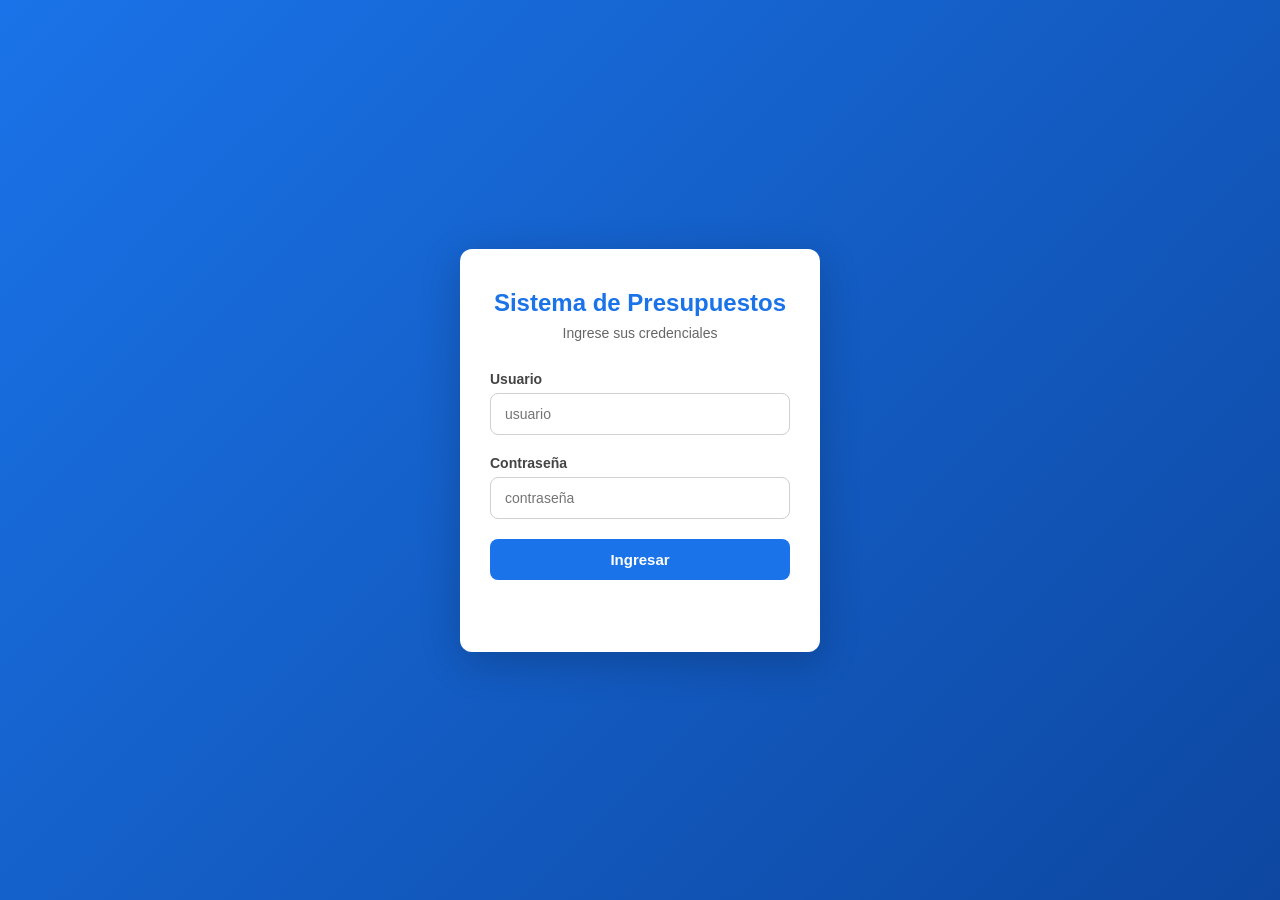
==== dashboard.html @ 6249f518 "Initial commit - CrediVip Presupuesto" ====
<!DOCTYPE html>
<html lang="es">
<head>
  <meta charset="UTF-8">
  <meta name="viewport" content="width=device-width, initial-scale=1.0">
  <title>Dashboard - Sistema de Presupuestos</title>
  <link rel="stylesheet" href="css/style.css">
</head>
<body>
  <div class="dashboard">
    <aside class="sidebar" id="sidebar">
      <div class="sidebar-header">
        <h2>Sistema</h2>
      </div>
      <nav class="sidebar-nav">
        <ul>
          <li>
            <button class="nav-btn active" data-section="presupuesto">
              <span class="nav-icon">&#128202;</span>
              Presupuesto
            </button>
          </li>
          <li>
            <button class="nav-btn" data-section="formulario">
              <span class="nav-icon">&#128221;</span>
              Formulario
            </button>
          </li>
          <li>
            <button class="nav-btn" data-section="historial" disabled style="opacity:0.5;">
              <span class="nav-icon">&#128214;</span>
              Historial
            </button>
          </li>
          <li>
            <button class="nav-btn" data-section="config" disabled style="opacity:0.5;">
              <span class="nav-icon">&#9881;</span>
              Configuración
            </button>
          </li>
        </ul>
      </nav>
      <div class="sidebar-footer">
        <button id="logoutBtn" class="btn btn-logout">Cerrar Sesión</button>
      </div>
    </aside>
    <main class="main-content">
      <header class="topbar">
        <button id="menuToggle" class="menu-toggle">&#9776;</button>
        <h2 id="sectionTitle">Presupuesto</h2>
        <div class="user-info">
          <span id="displayUser">usuario</span>
        </div>
      </header>
      <section id="section-presupuesto" class="content-section active">
        <div class="card">
          <div class="card-header">
            <h3>CrediVip - Simplicomp</h3>
          </div>
          <div class="card-body">
            <h3 class="sub-title">Comercio 1</h3>
            <form id="presupuestoForm">
              <div class="form-group admin-only" id="comercioGroup" style="display:none;">
                <label for="comercioSelect">Comercio</label>
                <select id="comercioSelect">
                  <option value="comercio1">Comercio 1</option>
                  <option value="comercio2">Comercio 2</option>
                  <option value="admin">Administrador</option>
                </select>
              </div>
              <div class="form-group">
                <label for="anio">Año</label>
                <select id="anio">
                  <option value="g1">Año 2006 a 2010</option>
                  <option value="g2">Año 2011 a 2015</option>
                  <option value="g3">Año 2016 a 2026</option>
                </select>
              </div>
              <div class="form-group">
                <label for="monto">Monto del crédito</label>
                <input type="number" id="monto" placeholder="Ingrese el monto">
              </div>
              <button type="submit" class="btn btn-primary btn-lg">Calcular</button>
            </form>
            <hr class="divider">
            <h2 class="section-title">Presupuesto</h2>
            <div class="table-wrapper">
              <table class="simul-table">
                <thead><tr><th>Cuotas</th><th>Valor de la cuota</th></tr></thead>
                <tbody id="resultado"></tbody>
              </table>
            </div>
            <a id="waLink" class="btn btn-wa" target="_blank">Solicitar crédito por WhatsApp</a>
          </div>
        </div>
      </section>
      <section id="section-formulario" class="content-section">
        <div class="card">
          <div class="card-header">
            <h3>Formulario de solicitud</h3>
          </div>
          <div class="card-body">
            <form id="formularioForm">
              <div class="form-group">
                <label for="formDni">DNI</label>
                <input type="text" id="formDni" placeholder="Número de DNI" required>
              </div>
              <div class="form-group">
                <label for="formNombre">Nombre completo</label>
                <input type="text" id="formNombre" placeholder="Nombre y apellido" required>
              </div>
              <div class="form-group">
                <label for="formMonto">Monto del crédito</label>
                <input type="number" id="formMonto" placeholder="Ingrese el monto" required>
              </div>
              <div class="form-row">
                <div class="form-group">
                  <label for="formPlan">Plan</label>
                  <select id="formPlan">
                    <option value="2006-2010">2006 a 2010</option>
                    <option value="2011-2015">2011 a 2015</option>
                    <option value="2016-2026">2016 a 2026</option>
                  </select>
                </div>
                <div class="form-group">
                  <label for="formCuotas">Cuotas</label>
                  <select id="formCuotas">
                    <option value="12">12 cuotas</option>
                    <option value="18">18 cuotas</option>
                    <option value="24">24 cuotas</option>
                  </select>
                </div>
              </div>
              <button type="submit" class="btn btn-wa btn-lg">Enviar por WhatsApp</button>
            </form>
          </div>
        </div>
      </section>
      <section id="section-historial" class="content-section">
        <p>Sección en desarrollo...</p>
      </section>
      <section id="section-config" class="content-section">
        <p>Sección en desarrollo...</p>
      </section>
    </main>
  </div>
  <script src="js/script.js"></script>
</body>
</html>
---- css/style.css ----
* {
  margin: 0;
  padding: 0;
  box-sizing: border-box;
}

body {
  font-family: 'Segoe UI', Tahoma, Geneva, Verdana, sans-serif;
  background: #f0f2f5;
  color: #333;
}

/* ===== LOGIN ===== */
.login-body {
  display: flex;
  justify-content: center;
  align-items: center;
  min-height: 100vh;
  background: linear-gradient(135deg, #1a73e8, #0d47a1);
}

.login-container {
  width: 100%;
  max-width: 400px;
  padding: 20px;
}

.login-box {
  background: #fff;
  border-radius: 12px;
  padding: 40px 30px;
  box-shadow: 0 10px 40px rgba(0,0,0,0.2);
}

.login-header {
  text-align: center;
  margin-bottom: 30px;
}

.login-header h1 {
  font-size: 24px;
  color: #1a73e8;
  margin-bottom: 8px;
}

.login-header p {
  color: #666;
  font-size: 14px;
}

.error-msg {
  color: #d32f2f;
  font-size: 13px;
  text-align: center;
  margin-top: 12px;
  min-height: 20px;
}

/* ===== FORMS ===== */
.form-group {
  margin-bottom: 20px;
}

.form-group label {
  display: block;
  font-size: 14px;
  font-weight: 600;
  margin-bottom: 6px;
  color: #444;
}

.form-group input {
  width: 100%;
  padding: 12px 14px;
  border: 1px solid #d0d0d0;
  border-radius: 8px;
  font-size: 14px;
  transition: border-color 0.2s;
}

.form-group input:focus {
  outline: none;
  border-color: #1a73e8;
  box-shadow: 0 0 0 3px rgba(26,115,232,0.15);
}

.form-row {
  display: flex;
  gap: 16px;
}

.form-row .form-group {
  flex: 1;
}

/* ===== BUTTONS ===== */
.btn {
  padding: 12px 24px;
  border: none;
  border-radius: 8px;
  font-size: 15px;
  font-weight: 600;
  cursor: pointer;
  transition: background 0.2s, transform 0.1s;
}

.btn:active {
  transform: scale(0.98);
}

.btn-primary {
  background: #1a73e8;
  color: #fff;
}

.btn-primary:hover {
  background: #1557b0;
}

.btn-block {
  width: 100%;
}

.btn-logout {
  background: #d32f2f;
  color: #fff;
  width: 100%;
  padding: 10px;
  font-size: 14px;
}

.btn-logout:hover {
  background: #b71c1c;
}

/* ===== DASHBOARD LAYOUT ===== */
.dashboard {
  display: flex;
  min-height: 100vh;
}

/* ===== SIDEBAR ===== */
.sidebar {
  width: 250px;
  background: #1e293b;
  color: #fff;
  display: flex;
  flex-direction: column;
  transition: transform 0.3s;
}

.sidebar-header {
  padding: 24px 20px;
  border-bottom: 1px solid #334155;
}

.sidebar-header h2 {
  font-size: 20px;
  font-weight: 700;
}

.sidebar-nav {
  flex: 1;
  padding: 16px 0;
}

.sidebar-nav ul {
  list-style: none;
}

.nav-btn {
  display: flex;
  align-items: center;
  gap: 12px;
  width: 100%;
  padding: 14px 20px;
  background: transparent;
  border: none;
  color: #cbd5e1;
  font-size: 15px;
  cursor: pointer;
  transition: background 0.2s, color 0.2s;
  text-align: left;
}

.nav-btn:hover {
  background: #334155;
  color: #fff;
}

.nav-btn.active {
  background: #1a73e8;
  color: #fff;
}

.nav-icon {
  font-size: 18px;
}

.sidebar-footer {
  padding: 16px 20px;
  border-top: 1px solid #334155;
}

/* ===== MAIN CONTENT ===== */
.main-content {
  flex: 1;
  display: flex;
  flex-direction: column;
}

.topbar {
  display: flex;
  align-items: center;
  padding: 16px 24px;
  background: #fff;
  border-bottom: 1px solid #e0e0e0;
  gap: 16px;
}

.topbar h2 {
  flex: 1;
  font-size: 20px;
}

.user-info {
  font-size: 14px;
  color: #666;
}

.menu-toggle {
  display: none;
  background: none;
  border: none;
  font-size: 24px;
  cursor: pointer;
  color: #333;
}

/* ===== SECTIONS ===== */
.content-section {
  display: none;
  padding: 24px;
  flex: 1;
}

.content-section.active {
  display: block;
}

/* ===== CARDS ===== */
.card {
  background: #fff;
  border-radius: 12px;
  box-shadow: 0 2px 8px rgba(0,0,0,0.08);
  overflow: hidden;
}

.card-header {
  padding: 20px 24px;
  border-bottom: 1px solid #e0e0e0;
}

.card-header h3 {
  font-size: 18px;
}

.card-body {
  padding: 24px;
}

/* ===== RESULT ===== */
.result-box {
  margin-top: 24px;
  padding: 20px;
  background: #e8f5e9;
  border: 1px solid #a5d6a7;
  border-radius: 8px;
}

.result-box h4 {
  margin-bottom: 12px;
  color: #2e7d32;
}

.result-box p {
  margin-bottom: 8px;
  font-size: 15px;
}

.result-box .result-value {
  font-size: 28px;
  font-weight: 700;
  color: #1b5e20;
}

/* ===== CREDIVIP SIMULATOR ===== */
.sub-title {
  color: #e51b23;
  font-size: 20px;
  margin-bottom: 16px;
  text-align: center;
}

.section-title {
  color: #e51b23;
  font-size: 28px;
  margin: 0 0 10px;
}

.divider {
  border: 2px solid #111;
  margin: 30px 0;
}

select {
  width: 100%;
  padding: 14px;
  font-size: 18px;
  border: 1px solid #d0d0d0;
  border-radius: 8px;
  box-sizing: border-box;
  margin-top: 6px;
  background: #fff;
}

select:focus {
  outline: none;
  border-color: #1a73e8;
  box-shadow: 0 0 0 3px rgba(26,115,232,0.15);
}

.btn-lg {
  padding: 16px;
  font-size: 22px;
  margin-top: 8px;
}

.table-wrapper {
  overflow-x: auto;
  margin: 16px 0;
}

.simul-table {
  width: 100%;
  border-collapse: collapse;
}

.simul-table th {
  background: #005bbb;
  color: #fff;
  padding: 12px 10px;
  font-size: 16px;
}

.simul-table td {
  border: 1px solid #ccc;
  padding: 10px 8px;
  text-align: center;
  font-size: 16px;
}

.simul-table tbody tr:nth-child(even) {
  background: #f8f9fa;
}

.info-box {
  margin-top: 25px;
  background: #eef6ff;
  padding: 20px;
  border-radius: 10px;
}

.info-box h3 {
  color: #e51b23;
  margin-bottom: 12px;
}

.info-box p {
  margin-bottom: 8px;
  font-size: 15px;
}

.wa-phone {
  margin-top: 12px;
  font-size: 16px;
}

.btn-wa {
  display: block;
  text-align: center;
  background: #25D366;
  color: #fff;
  text-decoration: none;
  padding: 14px;
  border-radius: 8px;
  font-weight: bold;
  margin-top: 15px;
  font-size: 16px;
}

.btn-wa:hover {
  background: #1da851;
  color: #fff;
}

/* ===== RESPONSIVE ===== */
@media (max-width: 768px) {
  .sidebar {
    position: fixed;
    top: 0;
    left: 0;
    height: 100%;
    z-index: 1000;
    transform: translateX(-100%);
  }

  .sidebar.open {
    transform: translateX(0);
  }

  .menu-toggle {
    display: block;
  }

  .form-row {
    flex-direction: column;
  }
}
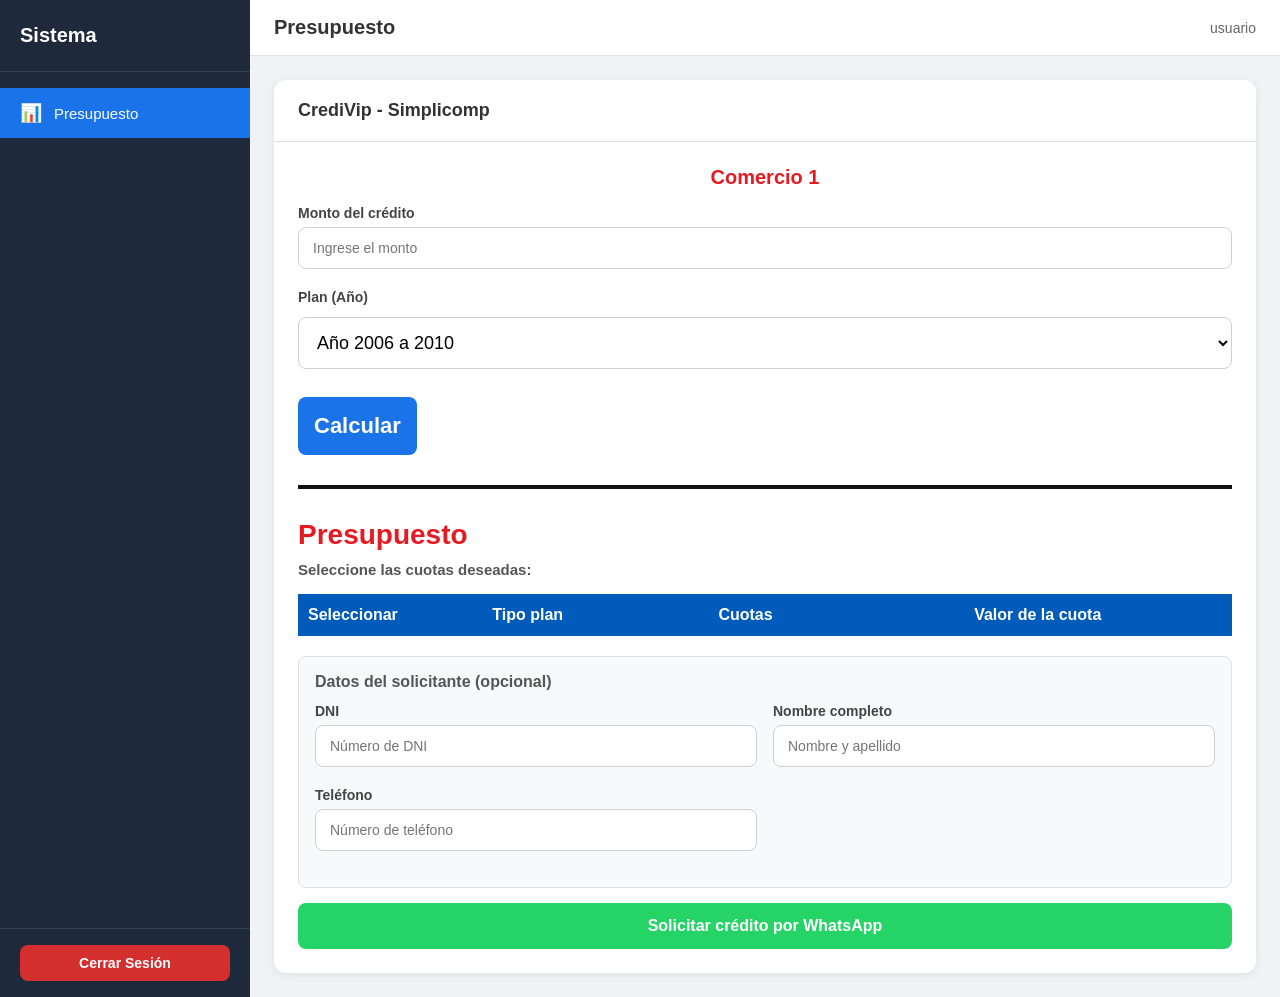
==== commit af6fe962: "cmabio pales uba" ====
--- a/dashboard.html
+++ b/dashboard.html
@@ -18,24 +18,6 @@
             <button class="nav-btn active" data-section="presupuesto">
               <span class="nav-icon">&#128202;</span>
               Presupuesto
-            </button>
-          </li>
-          <li>
-            <button class="nav-btn" data-section="formulario">
-              <span class="nav-icon">&#128221;</span>
-              Formulario
-            </button>
-          </li>
-          <li>
-            <button class="nav-btn" data-section="historial" disabled style="opacity:0.5;">
-              <span class="nav-icon">&#128214;</span>
-              Historial
-            </button>
-          </li>
-          <li>
-            <button class="nav-btn" data-section="config" disabled style="opacity:0.5;">
-              <span class="nav-icon">&#9881;</span>
-              Configuración
             </button>
           </li>
         </ul>
@@ -59,88 +41,61 @@
           </div>
           <div class="card-body">
             <h3 class="sub-title">Comercio 1</h3>
+            <div class="form-group admin-only" id="comercioGroup" style="display:none;">
+              <label for="comercioSelect">Comercio</label>
+              <select id="comercioSelect">
+                <option value="comercio1">Comercio 1</option>
+                <option value="comercio2">Comercio 2</option>
+                <option value="admin">Administrador</option>
+              </select>
+            </div>
             <form id="presupuestoForm">
-              <div class="form-group admin-only" id="comercioGroup" style="display:none;">
-                <label for="comercioSelect">Comercio</label>
-                <select id="comercioSelect">
-                  <option value="comercio1">Comercio 1</option>
-                  <option value="comercio2">Comercio 2</option>
-                  <option value="admin">Administrador</option>
-                </select>
+              <div class="form-group">
+                <label for="monto">Monto del crédito</label>
+                <input type="number" id="monto" placeholder="Ingrese el monto" required>
               </div>
               <div class="form-group">
-                <label for="anio">Año</label>
+                <label for="anio">Plan (Año)</label>
                 <select id="anio">
                   <option value="g1">Año 2006 a 2010</option>
                   <option value="g2">Año 2011 a 2015</option>
                   <option value="g3">Año 2016 a 2026</option>
                 </select>
               </div>
-              <div class="form-group">
-                <label for="monto">Monto del crédito</label>
-                <input type="number" id="monto" placeholder="Ingrese el monto">
-              </div>
               <button type="submit" class="btn btn-primary btn-lg">Calcular</button>
             </form>
             <hr class="divider">
             <h2 class="section-title">Presupuesto</h2>
+            <p class="select-cuotas-hint">Seleccione las cuotas deseadas:</p>
             <div class="table-wrapper">
               <table class="simul-table">
-                <thead><tr><th>Cuotas</th><th>Valor de la cuota</th></tr></thead>
+                <thead><tr><th>Seleccionar</th><th>Tipo plan</th><th>Cuotas</th><th>Valor de la cuota</th></tr></thead>
                 <tbody id="resultado"></tbody>
               </table>
+            </div>
+            <div class="datos-adicionales">
+              <h3 class="datos-title">Datos del solicitante (opcional)</h3>
+              <div class="form-row">
+                <div class="form-group">
+                  <label for="formDni">DNI</label>
+                  <input type="text" id="formDni" placeholder="Número de DNI">
+                </div>
+                <div class="form-group">
+                  <label for="formNombre">Nombre completo</label>
+                  <input type="text" id="formNombre" placeholder="Nombre y apellido">
+                </div>
+              </div>
+              <div class="form-row">
+                <div class="form-group">
+                  <label for="formTelefono">Teléfono</label>
+                  <input type="text" id="formTelefono" placeholder="Número de teléfono">
+                </div>
+                <div class="form-group"></div>
+              </div>
             </div>
             <a id="waLink" class="btn btn-wa" target="_blank">Solicitar crédito por WhatsApp</a>
           </div>
         </div>
-      </section>
-      <section id="section-formulario" class="content-section">
-        <div class="card">
-          <div class="card-header">
-            <h3>Formulario de solicitud</h3>
-          </div>
-          <div class="card-body">
-            <form id="formularioForm">
-              <div class="form-group">
-                <label for="formDni">DNI</label>
-                <input type="text" id="formDni" placeholder="Número de DNI" required>
-              </div>
-              <div class="form-group">
-                <label for="formNombre">Nombre completo</label>
-                <input type="text" id="formNombre" placeholder="Nombre y apellido" required>
-              </div>
-              <div class="form-group">
-                <label for="formMonto">Monto del crédito</label>
-                <input type="number" id="formMonto" placeholder="Ingrese el monto" required>
-              </div>
-              <div class="form-row">
-                <div class="form-group">
-                  <label for="formPlan">Plan</label>
-                  <select id="formPlan">
-                    <option value="2006-2010">2006 a 2010</option>
-                    <option value="2011-2015">2011 a 2015</option>
-                    <option value="2016-2026">2016 a 2026</option>
-                  </select>
-                </div>
-                <div class="form-group">
-                  <label for="formCuotas">Cuotas</label>
-                  <select id="formCuotas">
-                    <option value="12">12 cuotas</option>
-                    <option value="18">18 cuotas</option>
-                    <option value="24">24 cuotas</option>
-                  </select>
-                </div>
-              </div>
-              <button type="submit" class="btn btn-wa btn-lg">Enviar por WhatsApp</button>
-            </form>
-          </div>
-        </div>
-      </section>
-      <section id="section-historial" class="content-section">
-        <p>Sección en desarrollo...</p>
-      </section>
-      <section id="section-config" class="content-section">
-        <p>Sección en desarrollo...</p>
       </section>
     </main>
   </div>
--- a/css/style.css
+++ b/css/style.css
@@ -362,6 +362,39 @@
 
 .simul-table tbody tr:nth-child(even) {
   background: #f8f9fa;
+}
+
+.simul-table th:first-child {
+  width: 60px;
+}
+
+.simul-table input[type="checkbox"] {
+  width: 20px;
+  height: 20px;
+  cursor: pointer;
+  accent-color: #1a73e8;
+}
+
+.datos-adicionales {
+  margin-top: 20px;
+  padding: 16px;
+  background: #f8f9fa;
+  border-radius: 8px;
+  border: 1px solid #e0e0e0;
+}
+
+.datos-title {
+  font-size: 16px;
+  color: #555;
+  margin-bottom: 12px;
+  font-weight: 600;
+}
+
+.select-cuotas-hint {
+  font-size: 15px;
+  color: #555;
+  margin-bottom: 8px;
+  font-weight: 600;
 }
 
 .info-box {
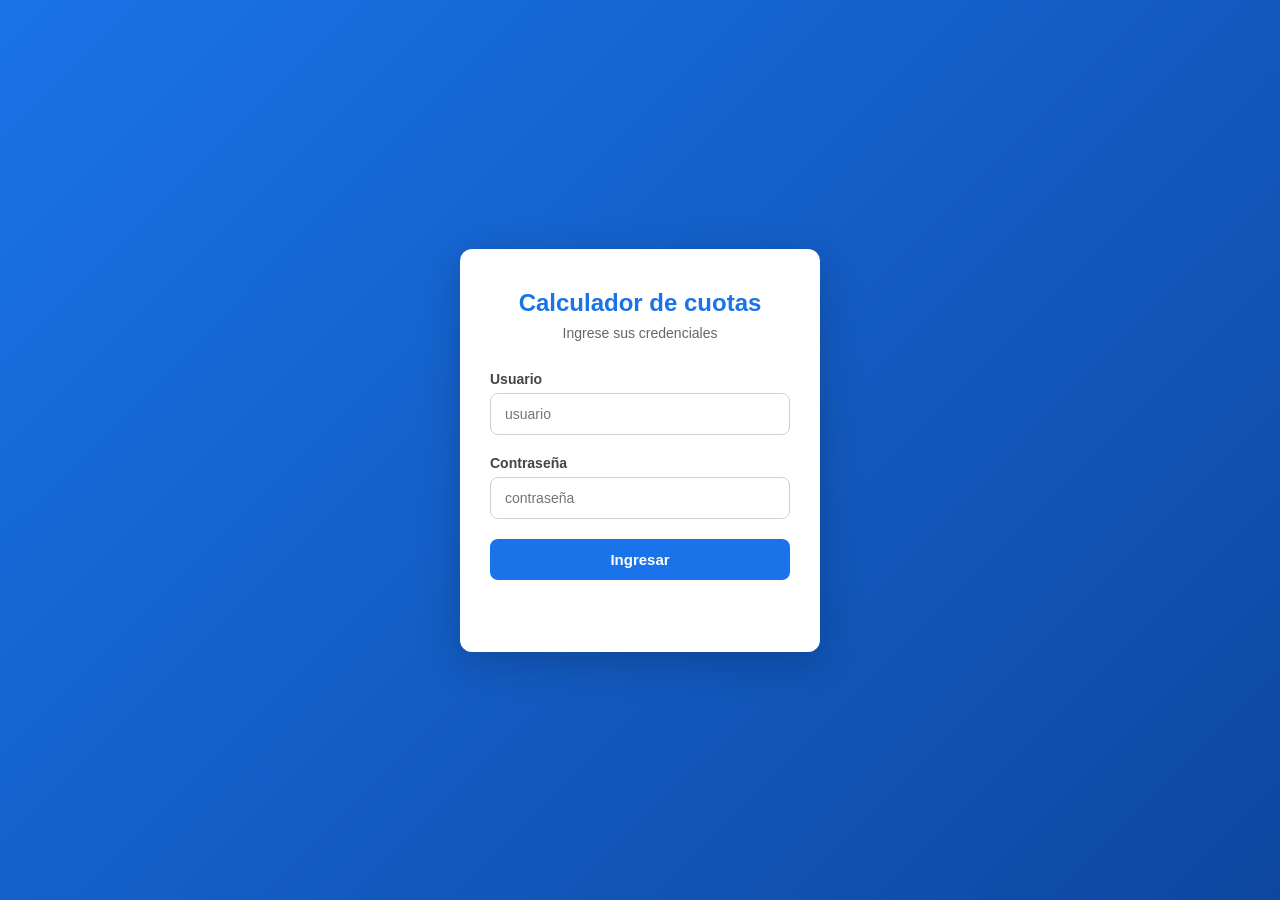
==== commit 4b813755: "Update dashboard.html" ====
--- a/dashboard.html
+++ b/dashboard.html
@@ -52,7 +52,7 @@
             <form id="presupuestoForm">
               <div class="form-group">
                 <label for="monto">Monto del crédito</label>
-                <input type="number" id="monto" placeholder="Ingrese el monto" required>
+                <input type="text" id="monto" inputmode="numeric" placeholder="Ej: 1.500.000" required>
               </div>
               <div class="form-group">
                 <label for="anio">Plan (Año)</label>
@@ -77,20 +77,23 @@
               <h3 class="datos-title">Datos del solicitante (opcional)</h3>
               <div class="form-row">
                 <div class="form-group">
-                  <label for="formDni">DNI</label>
-                  <input type="text" id="formDni" placeholder="Número de DNI">
+                  <label for="formDni">DNI del cliente</label>
+                  <input type="text" id="formDni" placeholder="Número de DNI del cliente">
                 </div>
                 <div class="form-group">
-                  <label for="formNombre">Nombre completo</label>
-                  <input type="text" id="formNombre" placeholder="Nombre y apellido">
+                  <label for="formNombre">DNI del co Deudor / Conyugue o Conviviente</label>
+                  <input type="text" id="formNombre" placeholder="DNI del co deudor / conyugue o conviviente">
                 </div>
               </div>
               <div class="form-row">
                 <div class="form-group">
-                  <label for="formTelefono">Teléfono</label>
-                  <input type="text" id="formTelefono" placeholder="Número de teléfono">
+                  <label for="formTelefono">Vehiculo: marca, Modelo, Año, Dominio</label>
+                  <input type="text" id="formTelefono" placeholder="Marca, modelo, año, dominio">
                 </div>
-                <div class="form-group"></div>
+                <div class="form-group">
+                  <label for="formValorOperacion">Vehiculo: Valor de la operación</label>
+                  <input type="text" id="formValorOperacion" placeholder="Valor de la operación">
+                </div>
               </div>
             </div>
             <a id="waLink" class="btn btn-wa" target="_blank">Solicitar crédito por WhatsApp</a>
--- a/css/style.css
+++ b/css/style.css
@@ -349,15 +349,28 @@
 .simul-table th {
   background: #005bbb;
   color: #fff;
-  padding: 12px 10px;
-  font-size: 16px;
+  padding: 14px 10px;
+  font-size: 19px;
 }
 
 .simul-table td {
   border: 1px solid #ccc;
-  padding: 10px 8px;
+  padding: 12px 8px;
   text-align: center;
-  font-size: 16px;
+  font-size: 21px;
+  font-weight: 600;
+}
+
+.simul-table td:last-child {
+  font-size: 23px;
+  font-weight: 800;
+}
+
+/* Monto destacado y más grande */
+#monto {
+  font-size: 22px;
+  font-weight: 700;
+  padding: 14px 16px;
 }
 
 .simul-table tbody tr:nth-child(even) {
